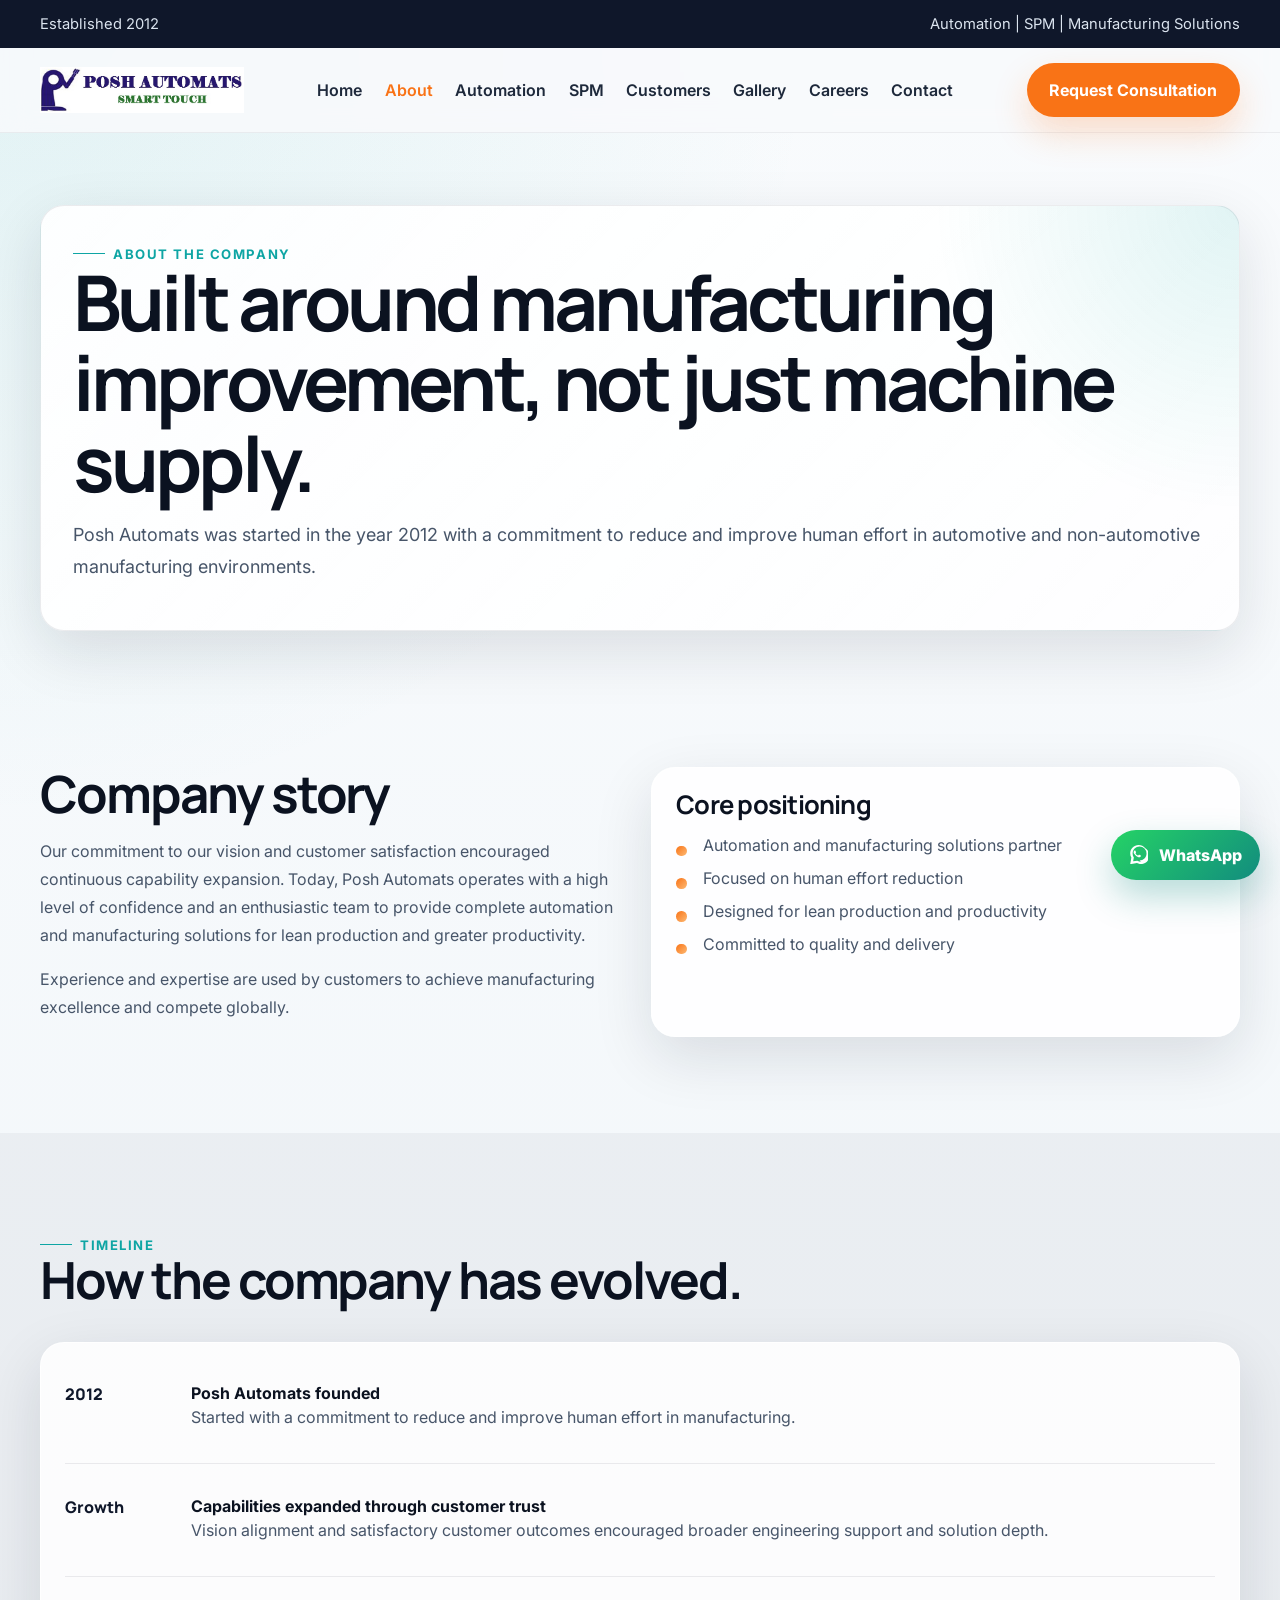
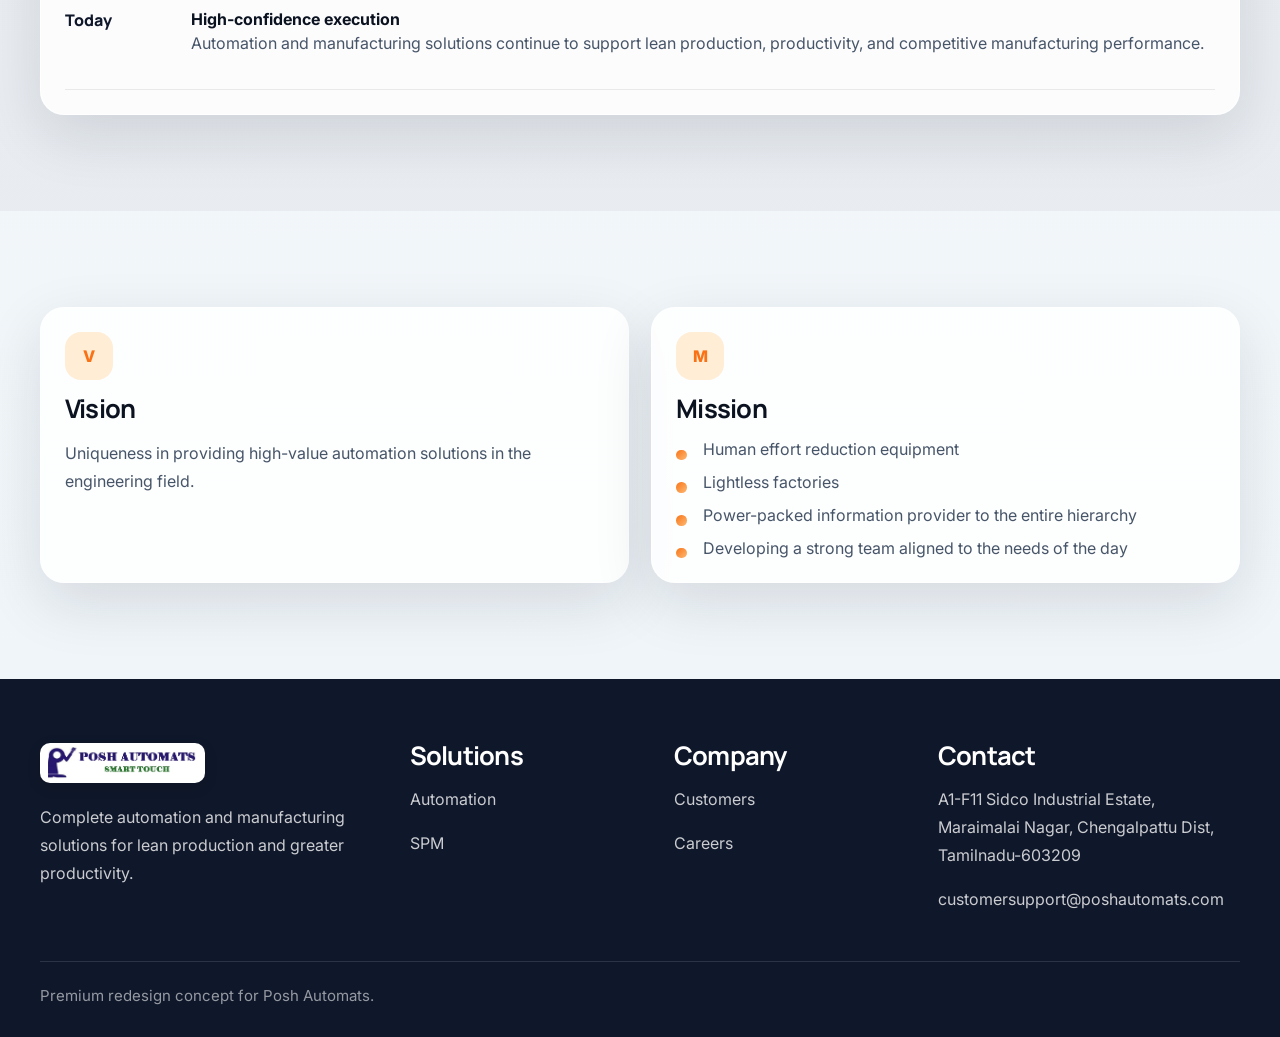
==== 2026-04-19-act-as-a-senior-ui-ux/about.html @ 4b485d80 "first commit" ====
<!DOCTYPE html>
<html lang="en">
<head>
  <meta charset="UTF-8">
  <meta name="viewport" content="width=device-width, initial-scale=1.0">
  <title>About | Posh Automats</title>
  <meta name="description" content="Learn about Posh Automats, its manufacturing automation focus, and its commitment to quality, delivery, and human effort reduction.">
  <link rel="preconnect" href="https://fonts.googleapis.com">
  <link rel="preconnect" href="https://fonts.gstatic.com" crossorigin>
  <link href="https://fonts.googleapis.com/css2?family=Inter:wght@400;500;600;700;800&family=Manrope:wght@600;700;800&display=swap" rel="stylesheet">
  <link rel="stylesheet" href="assets/styles.css">
</head>
<body>
  <a class="skip-link" href="#main-content">Skip to content</a>
  <header class="site-header">
    <div class="topbar">
      <div class="container topbar-inner">
        <span>Established 2012</span>
        <span>Automation | SPM | Manufacturing Solutions</span>
      </div>
    </div>
    <div class="container nav-inner">
      <a class="brand" href="index.html">
        <img class="brand-logo" src="assets/logo-posh-automats.jpg" alt="Posh Automats" width="240" height="70" decoding="async">
      </a>
      <nav class="desktop-nav" aria-label="Primary">
        <a class="nav-link" href="index.html">Home</a>
        <a class="nav-link is-active" aria-current="page" href="about.html">About</a>
        <a class="nav-link" href="automation.html">Automation</a>
        <a class="nav-link" href="spm.html">SPM</a>
        <a class="nav-link" href="customers.html">Customers</a>
        <a class="nav-link" href="gallery.html">Gallery</a>
        <a class="nav-link" href="careers.html">Careers</a>
        <a class="nav-link" href="contact.html">Contact</a>
      </nav>
      <div class="desktop-actions">
        <a class="button button-primary" href="contact.html">Request Consultation</a>
      </div>
      <button class="menu-button" type="button" data-menu-button aria-expanded="false" aria-controls="site-mobile-nav" aria-label="Open menu">☰</button>
    </div>
    <div class="container mobile-nav" id="site-mobile-nav" data-mobile-nav>
      <a class="nav-link" href="index.html">Home</a>
      <a class="nav-link is-active" aria-current="page" href="about.html">About</a>
      <a class="nav-link" href="automation.html">Automation</a>
      <a class="nav-link" href="spm.html">SPM</a>
      <a class="nav-link" href="customers.html">Customers</a>
      <a class="nav-link" href="gallery.html">Gallery</a>
      <a class="nav-link" href="careers.html">Careers</a>
      <a class="nav-link" href="contact.html">Contact</a>
      <a class="button button-primary" href="contact.html">Request Consultation</a>
    </div>
  </header>
<main id="main-content">
<section class="page-hero">
      <div class="container page-hero-box reveal">
        <span class="eyebrow">About The Company</span>
        <h1>Built around manufacturing improvement, not just machine supply.</h1>
        <p class="lead">Posh Automats was started in the year 2012 with a commitment to reduce and improve human effort in automotive and non-automotive manufacturing environments.</p>
      </div>
    </section>

    <section class="section">
      <div class="container two-column">
        <div class="reveal">
          <h2>Company story</h2>
          <p>Our commitment to our vision and customer satisfaction encouraged continuous capability expansion. Today, Posh Automats operates with a high level of confidence and an enthusiastic team to provide complete automation and manufacturing solutions for lean production and greater productivity.</p>
          <p>Experience and expertise are used by customers to achieve manufacturing excellence and compete globally.</p>
        </div>
        <div class="card reveal">
          <h3>Core positioning</h3>
          <ul class="list">
            <li>Automation and manufacturing solutions partner</li>
            <li>Focused on human effort reduction</li>
            <li>Designed for lean production and productivity</li>
            <li>Committed to quality and delivery</li>
          </ul>
        </div>
      </div>
    </section>

    <section class="section muted-panel">
      <div class="container">
        <div class="section-title reveal">
          <span class="eyebrow">Timeline</span>
          <h2>How the company has evolved.</h2>
        </div>
        <div class="card reveal">
          <div class="timeline">
            <div class="timeline-item">
              <div class="timeline-year">2012</div>
              <div><strong>Posh Automats founded</strong><p>Started with a commitment to reduce and improve human effort in manufacturing.</p></div>
            </div>
            <div class="timeline-item">
              <div class="timeline-year">Growth</div>
              <div><strong>Capabilities expanded through customer trust</strong><p>Vision alignment and satisfactory customer outcomes encouraged broader engineering support and solution depth.</p></div>
            </div>
            <div class="timeline-item">
              <div class="timeline-year">Today</div>
              <div><strong>High-confidence execution</strong><p>Automation and manufacturing solutions continue to support lean production, productivity, and competitive manufacturing performance.</p></div>
            </div>
          </div>
        </div>
      </div>
    </section>

    <section class="section">
      <div class="container two-column">
        <article class="card reveal">
          <div class="icon-chip">V</div>
          <h3>Vision</h3>
          <p>Uniqueness in providing high-value automation solutions in the engineering field.</p>
        </article>
        <article class="card reveal">
          <div class="icon-chip">M</div>
          <h3>Mission</h3>
          <ul class="list">
            <li>Human effort reduction equipment</li>
            <li>Lightless factories</li>
            <li>Power-packed information provider to the entire hierarchy</li>
            <li>Developing a strong team aligned to the needs of the day</li>
          </ul>
        </article>
      </div>
    </section>
</main>

  <footer class="site-footer">
    <div class="container footer-grid">
      <div>
        <a class="brand brand--footer" href="index.html">
          <img class="brand-logo brand-logo--dark-bg" src="assets/logo-posh-automats.jpg" alt="Posh Automats" width="220" height="64" loading="lazy" decoding="async">
        </a>
        <p style="margin-top:1rem;">Complete automation and manufacturing solutions for lean production and greater productivity.</p>
      </div>
      <div>
        <h3 style="color:#fff;">Solutions</h3>
        <p><a href="automation.html">Automation</a></p>
        <p><a href="spm.html">SPM</a></p>
      </div>
      <div>
        <h3 style="color:#fff;">Company</h3>
        <p><a href="customers.html">Customers</a></p>
        <p><a href="careers.html">Careers</a></p>
      </div>
      <div>
        <h3 style="color:#fff;">Contact</h3>
        <p>A1-F11 Sidco Industrial Estate, Maraimalai Nagar, Chengalpattu Dist, Tamilnadu-603209</p>
        <p>customersupport@poshautomats.com</p>
      </div>
    </div>
    <div class="container footer-bottom">Premium redesign concept for Posh Automats.</div>
  </footer>

  <script src="assets/app.js"></script>
</body>
</html>
---- 2026-04-19-act-as-a-senior-ui-ux/assets/styles.css ----
:root {
  --bg: #f8fafc;
  --surface: #ffffff;
  --surface-alt: #e2e8f0;
  --text: #0b1220;
  --muted: #475569;
  --primary: #0f172a;
  --secondary: #1e293b;
  --accent: #f97316;
  --accent-soft: #ffedd5;
  --teal: #0ea5a4;
  --border: rgba(15, 23, 42, 0.1);
  --shadow: 0 20px 60px rgba(15, 23, 42, 0.12);
  --radius-lg: 24px;
  --radius-md: 18px;
  --radius-sm: 14px;
  --max-width: 1200px;
  --section-space: clamp(4rem, 8vw, 6rem);
}

* {
  box-sizing: border-box;
}

html {
  scroll-behavior: smooth;
}

body {
  margin: 0;
  font-family: "Inter", "Segoe UI", sans-serif;
  color: var(--text);
  background:
    radial-gradient(circle at top left, rgba(14, 165, 164, 0.1), transparent 28%),
    linear-gradient(180deg, #f9fbfd 0%, #eef4f8 100%);
}

.skip-link {
  position: absolute;
  left: 1rem;
  top: 0.75rem;
  z-index: 100;
  padding: 0.5rem 1rem;
  border-radius: 999px;
  background: var(--primary);
  color: #fff;
  font-weight: 700;
  font-size: 0.9rem;
  transform: translateY(-150%);
  transition: transform 160ms ease;
}

.skip-link:focus {
  transform: translateY(0);
  outline: 3px solid var(--accent);
  outline-offset: 2px;
}

img {
  max-width: 100%;
  display: block;
}

a {
  color: inherit;
  text-decoration: none;
}

button,
input,
textarea,
select {
  font: inherit;
}

.container {
  width: min(calc(100% - 2rem), var(--max-width));
  margin: 0 auto;
}

.section {
  padding: var(--section-space) 0;
}

.section-title {
  max-width: 780px;
  margin-bottom: 2.25rem;
}

.eyebrow {
  display: inline-flex;
  align-items: center;
  gap: 0.5rem;
  font-size: 0.82rem;
  text-transform: uppercase;
  letter-spacing: 0.12em;
  color: var(--teal);
  font-weight: 700;
}

.eyebrow::before {
  content: "";
  width: 2rem;
  height: 1px;
  background: currentColor;
}

h1,
h2,
h3,
h4 {
  font-family: "Manrope", "Segoe UI", sans-serif;
  line-height: 1.05;
  margin: 0 0 1rem;
}

h1 {
  font-size: clamp(2.6rem, 6vw, 5.2rem);
  letter-spacing: -0.05em;
}

h2 {
  font-size: clamp(2rem, 4vw, 3.2rem);
  letter-spacing: -0.04em;
}

h3 {
  font-size: clamp(1.25rem, 2vw, 1.6rem);
  letter-spacing: -0.03em;
}

p {
  margin: 0 0 1rem;
  color: var(--muted);
  line-height: 1.75;
}

.lead {
  font-size: 1.125rem;
}

.site-header {
  position: sticky;
  top: 0;
  z-index: 30;
  backdrop-filter: blur(14px);
  background: rgba(248, 250, 252, 0.86);
  border-bottom: 1px solid rgba(15, 23, 42, 0.06);
  transition: box-shadow 180ms ease, background 180ms ease, transform 180ms ease;
}

.topbar {
  background: var(--primary);
  color: #dbe4ef;
  font-size: 0.92rem;
  transition: padding 180ms ease, opacity 180ms ease, transform 180ms ease;
}

.topbar-inner,
.nav-inner {
  display: flex;
  align-items: center;
  justify-content: space-between;
  gap: 1rem;
  min-height: 3rem;
}

.nav-inner {
  min-height: 5.25rem;
  transition: min-height 180ms ease;
}

.brand {
  display: inline-flex;
  align-items: center;
  gap: 0.9rem;
  font-weight: 800;
  font-family: "Manrope", sans-serif;
  letter-spacing: -0.03em;
}

.brand-logo {
  height: clamp(2.35rem, 5vw, 2.85rem);
  width: auto;
  max-width: min(220px, 52vw);
  display: block;
  object-fit: contain;
}

.brand--footer .brand-logo--dark-bg {
  height: clamp(2rem, 4.5vw, 2.5rem);
  max-width: 200px;
  padding: 0.2rem 0.45rem;
  border-radius: 10px;
  background: #fff;
  box-shadow: 0 4px 14px rgba(0, 0, 0, 0.12);
}

.brand-mark {
  width: 2.8rem;
  height: 2.8rem;
  border-radius: 1rem;
  display: grid;
  place-items: center;
  color: #fff;
  font-weight: 900;
  background:
    linear-gradient(135deg, var(--accent), #fb923c);
  box-shadow: 0 12px 30px rgba(249, 115, 22, 0.24);
}

.desktop-nav,
.desktop-actions {
  display: flex;
  align-items: center;
  gap: 1.4rem;
}

.nav-link {
  color: var(--secondary);
  font-weight: 600;
  transition: color 180ms ease;
}

.nav-link:hover,
.nav-link:focus-visible {
  color: var(--accent);
}

.nav-link.is-active {
  color: var(--accent);
}

.menu-button {
  display: none;
  border: 0;
  background: transparent;
  color: var(--primary);
  font-size: 1.6rem;
}

.button {
  display: inline-flex;
  align-items: center;
  justify-content: center;
  gap: 0.65rem;
  min-height: 3.4rem;
  padding: 0 1.35rem;
  border-radius: 999px;
  border: 1px solid transparent;
  font-weight: 700;
  transition:
    transform 180ms ease,
    box-shadow 180ms ease,
    border-color 180ms ease,
    background 180ms ease,
    color 180ms ease;
}

.button:hover,
.button:focus-visible {
  transform: translateY(-2px);
}

.whatsapp-fab {
  position: fixed;
  right: 1.25rem;
  bottom: 1.25rem;
  z-index: 40;
  display: inline-flex;
  align-items: center;
  gap: 0.65rem;
  padding: 0.95rem 1.15rem;
  border-radius: 999px;
  background: linear-gradient(135deg, #25d366, #128c7e);
  color: #fff;
  font-weight: 800;
  box-shadow: 0 16px 36px rgba(18, 140, 126, 0.3);
  transition:
    transform 180ms ease,
    box-shadow 180ms ease,
    filter 180ms ease;
}

.whatsapp-fab svg {
  width: 1.2rem;
  height: 1.2rem;
  flex: none;
}

.whatsapp-fab:hover,
.whatsapp-fab:focus-visible {
  transform: translateY(-2px);
  box-shadow: 0 20px 44px rgba(18, 140, 126, 0.38);
  filter: saturate(1.05);
}

.button:disabled {
  opacity: 0.72;
  cursor: not-allowed;
  transform: none;
  box-shadow: none;
}

.button-primary {
  background: var(--accent);
  color: #fff;
  box-shadow: 0 16px 35px rgba(249, 115, 22, 0.22);
}

.button-secondary {
  border-color: var(--border);
  color: var(--primary);
  background: rgba(255, 255, 255, 0.8);
}

.button-dark {
  background: var(--primary);
  color: #fff;
}

@media (max-width: 640px) {
  .whatsapp-fab {
    right: 1rem;
    bottom: 1rem;
    padding: 0.85rem 1rem;
  }

  .whatsapp-fab span {
    font-size: 0.95rem;
  }
}

.mobile-nav {
  display: none;
  padding: 0 0 1.25rem;
}

.mobile-nav.open {
  display: grid;
  gap: 0.85rem;
  padding-bottom: 1rem;
}

.mobile-nav .nav-link,
.mobile-nav .button {
  padding: 0.95rem 1rem;
  border-radius: 16px;
  background: rgba(15, 23, 42, 0.04);
}

.mobile-nav .button {
  background: var(--accent);
  color: #fff;
}

.hero {
  position: relative;
  overflow: hidden;
  padding: clamp(4.5rem, 8vw, 7rem) 0 3rem;
}

.hero::after {
  content: "";
  position: absolute;
  inset: auto -10% -18% auto;
  width: 38rem;
  height: 38rem;
  border-radius: 50%;
  background: radial-gradient(circle, rgba(249, 115, 22, 0.12), transparent 65%);
  pointer-events: none;
}

.hero-grid {
  display: grid;
  grid-template-columns: 1.1fr 0.9fr;
  gap: 2rem;
  align-items: center;
}

.hero-panel,
.visual-card,
.card,
.stat-card,
.quote-card,
.form-card,
.logo-card,
.gallery-card {
  background: rgba(255, 255, 255, 0.84);
  border: 1px solid rgba(255, 255, 255, 0.8);
  box-shadow: var(--shadow);
  border-radius: var(--radius-lg);
}

.hero-panel {
  padding: 2rem;
}

.hero-actions {
  display: flex;
  gap: 1rem;
  flex-wrap: wrap;
  margin-top: 1.75rem;
}

.hero-points {
  display: grid;
  grid-template-columns: repeat(2, minmax(0, 1fr));
  gap: 1rem;
  margin-top: 2rem;
}

.hero-point {
  padding: 1rem 1.1rem;
  border-radius: var(--radius-md);
  background: rgba(15, 23, 42, 0.04);
  border: 1px solid rgba(15, 23, 42, 0.06);
}

.visual-card {
  padding: 1.4rem;
  position: relative;
}

.visual-frame {
  min-height: 31rem;
  border-radius: calc(var(--radius-lg) - 8px);
  background:
    linear-gradient(180deg, rgba(15, 23, 42, 0.18), rgba(15, 23, 42, 0.66)),
    linear-gradient(135deg, #164e63 0%, #1e293b 52%, #0f172a 100%);
  padding: 1.4rem;
  display: flex;
  flex-direction: column;
  justify-content: space-between;
  color: #fff;
}

.visual-badge {
  align-self: flex-start;
  padding: 0.55rem 0.9rem;
  border-radius: 999px;
  background: rgba(255, 255, 255, 0.14);
  border: 1px solid rgba(255, 255, 255, 0.18);
  font-size: 0.86rem;
}

.visual-metrics {
  display: grid;
  grid-template-columns: repeat(2, minmax(0, 1fr));
  gap: 1rem;
}

.metric-tile {
  padding: 1rem;
  border-radius: var(--radius-md);
  background: rgba(255, 255, 255, 0.09);
}

.stats-grid,
.card-grid,
.logo-grid,
.gallery-grid,
.footer-grid,
.two-column,
.contact-grid {
  display: grid;
  gap: 1.4rem;
}

.stats-grid {
  grid-template-columns: repeat(4, minmax(0, 1fr));
}

.card-grid.three {
  grid-template-columns: repeat(3, minmax(0, 1fr));
}

.card-grid.two,
.two-column,
.contact-grid {
  grid-template-columns: repeat(2, minmax(0, 1fr));
}

.logo-grid {
  grid-template-columns: repeat(4, minmax(0, 1fr));
}

.gallery-grid {
  grid-template-columns: repeat(3, minmax(0, 1fr));
}

.gallery-card {
  position: relative;
  overflow: hidden;
  min-height: 19rem;
  padding: 0;
  display: flex;
  align-items: flex-end;
  width: 100%;
  color: #fff;
  border: 0;
  cursor: pointer;
  text-align: left;
  appearance: none;
  background:
    linear-gradient(180deg, rgba(10, 18, 32, 0.14) 0%, rgba(10, 18, 32, 0.8) 100%),
    var(--gallery-image, url("logo-posh-automats.jpg")) center/cover no-repeat;
}

.gallery-card:focus-visible {
  outline: 3px solid rgba(249, 115, 22, 0.95);
  outline-offset: 4px;
}

.gallery-card::before {
  content: "";
  position: absolute;
  inset: 0;
  background:
    linear-gradient(135deg, rgba(14, 165, 164, 0.2), transparent 42%),
    linear-gradient(315deg, rgba(249, 115, 22, 0.28), transparent 46%);
}

.gallery-card-content {
  position: relative;
  z-index: 1;
  width: 100%;
  padding: 1.5rem;
}

.gallery-card-content p,
.gallery-card-content h3 {
  color: #fff;
}

.gallery-card-content p {
  margin-bottom: 0;
  color: rgba(255, 255, 255, 0.84);
}

.gallery-chip {
  display: inline-flex;
  align-items: center;
  padding: 0.45rem 0.8rem;
  margin-bottom: 0.95rem;
  border-radius: 999px;
  background: rgba(255, 255, 255, 0.16);
  border: 1px solid rgba(255, 255, 255, 0.22);
  color: #fff;
  font-size: 0.82rem;
  font-weight: 700;
  letter-spacing: 0.08em;
  text-transform: uppercase;
}

.gallery-card--automation {
  --gallery-image:
    linear-gradient(135deg, rgba(22, 78, 99, 0.38), rgba(12, 18, 36, 0.1)),
    url("logo-posh-automats.jpg");
}

.gallery-card--spm {
  --gallery-image:
    linear-gradient(135deg, rgba(120, 53, 15, 0.32), rgba(10, 18, 32, 0.08)),
    url("logo-posh-automats.jpg");
}

.gallery-card--integration {
  --gallery-image:
    linear-gradient(135deg, rgba(15, 118, 110, 0.3), rgba(30, 41, 59, 0.08)),
    url("logo-posh-automats.jpg");
}

.gallery-card--vision {
  --gallery-image:
    linear-gradient(135deg, rgba(30, 64, 175, 0.28), rgba(15, 23, 42, 0.08)),
    url("logo-posh-automats.jpg");
}

.gallery-card--testing {
  --gallery-image:
    linear-gradient(135deg, rgba(127, 29, 29, 0.26), rgba(15, 23, 42, 0.08)),
    url("logo-posh-automats.jpg");
}

.gallery-card--video {
  --gallery-image:
    linear-gradient(135deg, rgba(91, 33, 182, 0.24), rgba(15, 23, 42, 0.08)),
    url("logo-posh-automats.jpg");
}

.gallery-modal {
  position: fixed;
  inset: 0;
  z-index: 50;
  display: grid;
  place-items: center;
  padding: 1.25rem;
}

.gallery-modal[hidden] {
  display: none;
}

.gallery-modal-backdrop {
  position: absolute;
  inset: 0;
  background: rgba(2, 6, 23, 0.82);
  backdrop-filter: blur(10px);
}

.gallery-modal-dialog {
  position: relative;
  z-index: 1;
  width: min(100%, 1100px);
  max-height: calc(100vh - 2.5rem);
  overflow: auto;
  padding: 1rem;
  border-radius: 28px;
  background: rgba(15, 23, 42, 0.96);
  box-shadow: 0 28px 70px rgba(0, 0, 0, 0.45);
}

.gallery-modal-close {
  position: absolute;
  top: 1rem;
  right: 1rem;
  z-index: 2;
  width: 3rem;
  height: 3rem;
  border: 0;
  border-radius: 999px;
  background: rgba(255, 255, 255, 0.12);
  color: #fff;
  font-size: 1.7rem;
  cursor: pointer;
}

.gallery-modal-media {
  min-height: min(68vh, 46rem);
  display: grid;
  place-items: center;
  gap: 1rem;
  border-radius: 22px;
  overflow: hidden;
  background:
    radial-gradient(circle at top right, rgba(249, 115, 22, 0.18), transparent 28%),
    #020617;
}

.gallery-modal-media img,
.gallery-modal-media video {
  display: block;
  max-width: 100%;
  max-height: min(68vh, 46rem);
  width: auto;
  height: auto;
}

.gallery-modal-caption {
  padding: 1.15rem 0 0.25rem;
}

.gallery-modal-caption h2 {
  color: #fff;
  margin-bottom: 0.6rem;
}

.gallery-modal-caption p {
  margin-bottom: 0;
  color: rgba(255, 255, 255, 0.76);
}

.gallery-modal-note {
  padding: 0 1.25rem 2rem;
  text-align: center;
  color: rgba(255, 255, 255, 0.82);
}

.footer-grid {
  grid-template-columns: 1.15fr 0.8fr 0.8fr 1fr;
}

.card,
.stat-card,
.quote-card,
.form-card,
.logo-card {
  padding: 1.5rem;
}

.card:hover,
.logo-card:hover,
.gallery-card:hover {
  transform: translateY(-4px);
  transition: transform 180ms ease;
}

.icon-chip {
  width: 3rem;
  height: 3rem;
  display: grid;
  place-items: center;
  border-radius: 1rem;
  background: var(--accent-soft);
  color: var(--accent);
  font-weight: 800;
  margin-bottom: 1rem;
}

.list {
  display: grid;
  gap: 0.8rem;
  padding: 0;
  margin: 1rem 0 0;
  list-style: none;
}

.list li {
  position: relative;
  padding-left: 1.65rem;
  color: var(--muted);
}

.list li::before {
  content: "";
  position: absolute;
  left: 0;
  top: 0.65rem;
  width: 0.65rem;
  height: 0.65rem;
  border-radius: 50%;
  background: linear-gradient(135deg, var(--accent), #fdba74);
}

.cta-band {
  background: linear-gradient(135deg, var(--primary), #172554);
  color: #fff;
}

.cta-band p,
.site-footer p,
.site-footer a,
.site-footer li {
  color: rgba(255, 255, 255, 0.78);
}

.cta-box {
  padding: clamp(2rem, 4vw, 3rem);
  border-radius: var(--radius-lg);
  background:
    radial-gradient(circle at top right, rgba(249, 115, 22, 0.24), transparent 25%),
    rgba(255, 255, 255, 0.06);
  border: 1px solid rgba(255, 255, 255, 0.12);
}

.site-footer {
  background: var(--primary);
  padding: 4rem 0 2rem;
}

.footer-bottom {
  margin-top: 2rem;
  padding-top: 1.5rem;
  border-top: 1px solid rgba(255, 255, 255, 0.12);
  color: rgba(255, 255, 255, 0.56);
  font-size: 0.94rem;
}

.page-hero {
  padding: 4.5rem 0 2.5rem;
}

.page-hero-box {
  padding: 2rem;
  border-radius: var(--radius-lg);
  background:
    radial-gradient(circle at top right, rgba(14, 165, 164, 0.12), transparent 24%),
    linear-gradient(135deg, rgba(255, 255, 255, 0.92), rgba(255, 255, 255, 0.82));
  border: 1px solid rgba(15, 23, 42, 0.08);
  box-shadow: var(--shadow);
}

.tag-row {
  display: flex;
  flex-wrap: wrap;
  gap: 0.7rem;
  margin-top: 1rem;
}

.tag {
  padding: 0.6rem 0.9rem;
  border-radius: 999px;
  background: rgba(15, 23, 42, 0.05);
  color: var(--secondary);
  font-weight: 600;
  font-size: 0.94rem;
}

.quote-card {
  position: relative;
}

.quote-card::before {
  content: "“";
  position: absolute;
  right: 1rem;
  top: 0.4rem;
  font-size: 4rem;
  color: rgba(15, 23, 42, 0.08);
  font-family: Georgia, serif;
}

.timeline {
  display: grid;
  gap: 1rem;
}

.timeline-item {
  display: grid;
  grid-template-columns: 110px 1fr;
  gap: 1rem;
  padding: 1rem 0;
  border-bottom: 1px solid rgba(15, 23, 42, 0.08);
}

.timeline-year {
  font-family: "Manrope", sans-serif;
  font-weight: 800;
  color: var(--primary);
}

.form-hint {
  margin: 0 0 1rem;
  font-size: 0.94rem;
  color: var(--muted);
  line-height: 1.6;
}

.form-grid {
  display: grid;
  gap: 1rem;
}

.field label {
  display: block;
  margin-bottom: 0.45rem;
  font-weight: 700;
  color: var(--primary);
}

.field input,
.field textarea,
.field select {
  width: 100%;
  border-radius: 16px;
  border: 1px solid rgba(15, 23, 42, 0.12);
  background: #fff;
  color: var(--text);
  padding: 0.95rem 1rem;
  outline: none;
  transition: border-color 180ms ease, box-shadow 180ms ease;
}

.field input:focus,
.field textarea:focus,
.field select:focus {
  border-color: rgba(249, 115, 22, 0.7);
  box-shadow: 0 0 0 4px rgba(249, 115, 22, 0.12);
}

.field textarea {
  min-height: 11rem;
  resize: vertical;
}

.kpi {
  font-family: "Manrope", sans-serif;
  font-size: clamp(2rem, 5vw, 3rem);
  color: var(--primary);
  font-weight: 800;
  margin-bottom: 0.35rem;
}

.muted-panel {
  background: rgba(15, 23, 42, 0.04);
}

.center {
  text-align: center;
}

.reveal {
  opacity: 0;
  transform: translateY(20px);
  transition: opacity 500ms ease, transform 500ms ease;
}

.reveal.is-visible {
  opacity: 1;
  transform: translateY(0);
}

@media (max-width: 980px) {
  .desktop-nav,
  .desktop-actions {
    display: none;
  }

  .menu-button {
    display: inline-flex;
    align-items: center;
    justify-content: center;
    width: 3rem;
    height: 3rem;
    border-radius: 999px;
    background: rgba(15, 23, 42, 0.04);
  }

  .topbar-inner {
    flex-wrap: wrap;
    justify-content: flex-start;
  }

  .hero-grid,
  .card-grid.three,
  .card-grid.two,
  .two-column,
  .contact-grid,
  .footer-grid {
    grid-template-columns: 1fr;
  }

  .hero {
    padding-top: 3.5rem;
  }

  .hero-panel {
    padding: 1.6rem;
  }

  .visual-frame {
    min-height: 24rem;
  }

  .stats-grid {
    grid-template-columns: repeat(2, minmax(0, 1fr));
  }

  .logo-grid {
    grid-template-columns: repeat(3, minmax(0, 1fr));
  }

  .gallery-grid {
    grid-template-columns: repeat(2, minmax(0, 1fr));
  }
}

@media (max-width: 640px) {
  .container {
    width: min(calc(100% - 1rem), var(--max-width));
  }

  .site-header {
    position: sticky;
    top: 0;
  }

  .topbar-inner {
    flex-direction: column;
    align-items: flex-start;
    padding: 0.75rem 0;
    gap: 0.4rem;
  }

  .nav-inner {
    min-height: 4.5rem;
  }

  .brand-logo {
    max-width: 48vw;
  }

  h1 {
    font-size: clamp(2rem, 11vw, 3rem);
  }

  h2 {
    font-size: clamp(1.6rem, 8vw, 2.2rem);
  }

  h3 {
    font-size: clamp(1.15rem, 6vw, 1.45rem);
  }

  .lead {
    font-size: 1rem;
  }

  .button {
    width: 100%;
    min-height: 3.25rem;
  }

  .hero-actions,
  .admin-form-actions,
  .admin-list-actions,
  .admin-inline-controls {
    flex-direction: column;
  }

  .hero-actions .button,
  .admin-form-actions .button,
  .admin-list-actions .button,
  .admin-inline-controls .button,
  .admin-sidebar-actions .button {
    width: 100%;
  }

  .hero-points,
  .visual-metrics,
  .stats-grid,
  .logo-grid,
  .gallery-grid {
    grid-template-columns: 1fr;
  }

  .hero-panel,
  .visual-card,
  .page-hero-box,
  .cta-box,
  .card,
  .form-card,
  .quote-card,
  .logo-card,
  .admin-auth-card,
  .admin-sidebar,
  .admin-topbar,
  .admin-panel,
  .admin-metric-card {
    padding: 1rem;
    border-radius: 20px;
  }

  .hero-panel p,
  .card p,
  .quote-card p,
  .form-card p,
  .admin-panel p,
  .admin-topbar p {
    font-size: 0.96rem;
    line-height: 1.65;
  }

  .hero-actions {
    gap: 0.75rem;
  }

  .hero-point,
  .metric-tile,
  .admin-preview-card,
  .admin-summary-card,
  .health-item {
    padding: 0.9rem;
  }

  .admin-shell {
    width: min(calc(100% - 0.75rem), 1440px);
    gap: 0.85rem;
  }

  .admin-grid,
  .admin-grid.two,
  .admin-metrics {
    gap: 0.8rem;
  }

  .admin-nav {
    gap: 0.45rem;
  }

  .admin-auth-shell {
    padding: 0.75rem;
  }

  .admin-sidebar {
    position: static;
  }

  .admin-topbar-actions {
    gap: 0.75rem;
  }

  .admin-auth-card {
    padding: 1.1rem;
  }

  .admin-sync-card {
    min-width: 0;
    width: 100%;
  }

  .admin-nav a {
    padding: 0.8rem 0.9rem;
  }

  .admin-table {
    min-width: 560px;
  }

  .gallery-card {
    padding: 0;
    min-height: 16rem;
  }

  .gallery-modal {
    padding: 0.75rem;
  }

  .gallery-modal-dialog {
    padding: 0.75rem;
    border-radius: 22px;
  }

  .timeline-item {
    grid-template-columns: 1fr;
  }

  .admin-table th,
  .admin-table td {
    padding: 0.7rem 0.55rem;
  }

  .admin-list-card,
  .admin-activity-item {
    padding: 0.9rem;
  }

  .admin-panel-heading {
    flex-direction: column;
    align-items: flex-start;
  }
}

.admin-body {
  min-height: 100vh;
  background:
    radial-gradient(circle at top left, rgba(249, 115, 22, 0.12), transparent 24%),
    radial-gradient(circle at bottom right, rgba(14, 165, 164, 0.12), transparent 28%),
    linear-gradient(180deg, #eef4f8 0%, #e2e8f0 100%);
}

.admin-auth-shell {
  min-height: 100vh;
  display: grid;
  place-items: center;
  padding: 1rem;
}

.admin-auth-card {
  width: min(100%, 520px);
  padding: 1.6rem;
  border-radius: 28px;
  background: rgba(255, 255, 255, 0.92);
  border: 1px solid rgba(255, 255, 255, 0.76);
  box-shadow: var(--shadow);
}

.admin-inline-message {
  margin-top: 1rem;
  margin-bottom: 0;
  min-height: 1.5rem;
}

.admin-shell {
  width: min(calc(100% - 2rem), 1440px);
  margin: 0 auto;
  padding: 1.25rem 0;
  display: grid;
  grid-template-columns: 300px minmax(0, 1fr);
  gap: 1.25rem;
  align-items: start;
}

.admin-shell.is-highlighted .admin-topbar,
.admin-shell.is-highlighted .admin-panel,
.admin-shell.is-highlighted .admin-sidebar {
  box-shadow: 0 0 0 3px rgba(249, 115, 22, 0.12), var(--shadow);
  transition: box-shadow 220ms ease;
}

.admin-sidebar,
.admin-topbar,
.admin-panel,
.admin-metric-card {
  background: rgba(255, 255, 255, 0.88);
  border: 1px solid rgba(255, 255, 255, 0.76);
  box-shadow: var(--shadow);
  border-radius: 28px;
}

.admin-sidebar {
  position: sticky;
  top: 1rem;
  padding: 1.4rem;
}

.admin-brand {
  display: inline-flex;
  margin-bottom: 1.2rem;
}

.admin-sidebar-copy h1 {
  font-size: clamp(2rem, 4vw, 2.7rem);
  margin-bottom: 0.85rem;
}

.admin-sidebar-copy p {
  margin-bottom: 1.2rem;
}

.admin-schema-banner {
  padding: 0.95rem 1rem;
  border-radius: 18px;
  border: 1px solid rgba(15, 23, 42, 0.08);
  background: rgba(15, 23, 42, 0.05);
  color: var(--secondary);
  font-weight: 700;
}

.admin-schema-banner[data-tone="success"] {
  background: rgba(34, 197, 94, 0.12);
  color: #15803d;
  border-color: rgba(34, 197, 94, 0.22);
}

.admin-schema-banner[data-tone="warning"] {
  background: rgba(245, 158, 11, 0.14);
  color: #b45309;
  border-color: rgba(245, 158, 11, 0.24);
}

.admin-schema-banner[data-tone="error"] {
  background: rgba(239, 68, 68, 0.12);
  color: #b91c1c;
  border-color: rgba(239, 68, 68, 0.22);
}

.admin-nav {
  display: grid;
  gap: 0.55rem;
  margin: 1.25rem 0;
}

.admin-nav a {
  padding: 0.9rem 1rem;
  border-radius: 18px;
  font-weight: 700;
  color: var(--secondary);
  background: rgba(15, 23, 42, 0.04);
  border: 1px solid rgba(15, 23, 42, 0.05);
}

.admin-nav a:hover,
.admin-nav a:focus-visible {
  color: var(--accent);
  background: rgba(249, 115, 22, 0.09);
}

.admin-sidebar-actions {
  display: grid;
  gap: 0.8rem;
}

.admin-main {
  display: grid;
  gap: 1.25rem;
}

.admin-topbar {
  padding: 1.4rem;
  display: flex;
  justify-content: space-between;
  gap: 1rem;
}

.admin-topbar-actions {
  display: flex;
  gap: 1rem;
  flex-wrap: wrap;
}

.admin-topbar h2 {
  margin-bottom: 0.6rem;
}

.admin-sync-card {
  min-width: 240px;
  padding: 1rem 1.1rem;
  border-radius: 22px;
  background: linear-gradient(135deg, rgba(15, 23, 42, 0.95), rgba(30, 41, 59, 0.92));
  color: #fff;
}

.admin-sync-card p {
  margin-top: 0.5rem;
  margin-bottom: 0;
  color: rgba(255, 255, 255, 0.76);
}

.admin-sync-card--light {
  background: rgba(15, 23, 42, 0.06);
  color: var(--primary);
}

.admin-sync-card--light p {
  color: var(--muted);
}

.admin-section {
  display: grid;
  gap: 1rem;
}

.admin-section-heading {
  display: flex;
  align-items: end;
  justify-content: space-between;
  gap: 1rem;
}

.admin-grid {
  display: grid;
  gap: 1rem;
}

.admin-grid.two {
  grid-template-columns: repeat(2, minmax(0, 1fr));
}

.admin-panel {
  padding: 1.35rem;
}

.admin-panel-heading {
  display: flex;
  align-items: start;
  justify-content: space-between;
  gap: 1rem;
  margin-bottom: 1rem;
}

.admin-panel-heading h3,
.admin-panel-heading h4 {
  margin-bottom: 0;
}

.admin-metrics {
  display: grid;
  grid-template-columns: repeat(4, minmax(0, 1fr));
  gap: 1rem;
}

.admin-metric-card {
  padding: 1.25rem;
}

.admin-metric-card strong {
  display: block;
  margin-bottom: 0.45rem;
  font-family: "Manrope", "Segoe UI", sans-serif;
  font-size: clamp(1.9rem, 3vw, 2.5rem);
  color: var(--primary);
}

.admin-metric-card span {
  display: block;
  font-weight: 800;
  color: var(--secondary);
}

.admin-metric-card p {
  margin: 0.45rem 0 0;
}

.admin-badge {
  display: inline-flex;
  align-items: center;
  justify-content: center;
  min-height: 2rem;
  padding: 0.35rem 0.75rem;
  border-radius: 999px;
  font-size: 0.8rem;
  font-weight: 800;
  text-transform: uppercase;
  letter-spacing: 0.06em;
}

.admin-badge.accent {
  background: rgba(249, 115, 22, 0.12);
  color: var(--accent);
}

.admin-badge.neutral {
  background: rgba(15, 23, 42, 0.08);
  color: var(--secondary);
}

.admin-badge.new,
.admin-badge.scheduled {
  background: rgba(14, 165, 164, 0.12);
  color: #0f766e;
}

.admin-badge.qualified,
.admin-badge.completed {
  background: rgba(34, 197, 94, 0.12);
  color: #15803d;
}

.admin-badge.follow-up,
.admin-badge.rescheduled {
  background: rgba(245, 158, 11, 0.16);
  color: #b45309;
}

.admin-badge.closed,
.admin-badge.cancelled {
  background: rgba(15, 23, 42, 0.12);
  color: var(--primary);
}

.admin-stack {
  display: grid;
  gap: 0.9rem;
}

.admin-preview-card,
.admin-summary-card {
  padding: 1rem 1.05rem;
  border-radius: 22px;
  background: rgba(15, 23, 42, 0.04);
  border: 1px solid rgba(15, 23, 42, 0.06);
}

.admin-preview-card strong,
.admin-summary-card strong {
  display: block;
  margin-bottom: 0.35rem;
  color: var(--primary);
}

.admin-preview-card small,
.admin-summary-card p {
  display: block;
  color: var(--muted);
  line-height: 1.65;
}

.admin-list {
  display: grid;
  gap: 0.9rem;
}

.admin-list.compact {
  margin-top: 1rem;
}

.admin-list-card {
  display: flex;
  align-items: start;
  justify-content: space-between;
  gap: 1rem;
  padding: 1rem;
  border-radius: 22px;
  background: rgba(15, 23, 42, 0.04);
  border: 1px solid rgba(15, 23, 42, 0.06);
}

.admin-list-content {
  min-width: 0;
}

.admin-list-content p,
.admin-list-content small {
  display: block;
}

.admin-list-actions,
.admin-inline-controls,
.admin-form-actions {
  display: flex;
  gap: 0.7rem;
  flex-wrap: wrap;
}

.admin-activity-item {
  display: flex;
  justify-content: space-between;
  gap: 1rem;
  padding: 1rem 0;
  border-bottom: 1px solid rgba(15, 23, 42, 0.08);
}

.admin-activity-item:last-child {
  border-bottom: 0;
  padding-bottom: 0;
}

.admin-activity-meta {
  display: grid;
  justify-items: end;
  gap: 0.5rem;
}

.admin-empty,
.admin-empty-cell {
  padding: 1rem 0;
  color: var(--muted);
}

.health-page {
  min-height: 100vh;
  display: grid;
  place-items: center;
  padding: 1.25rem;
}

.health-card {
  width: min(100%, 760px);
  padding: 1.6rem;
  border-radius: 28px;
  background: rgba(255, 255, 255, 0.9);
  border: 1px solid rgba(255, 255, 255, 0.76);
  box-shadow: var(--shadow);
}

.health-grid {
  display: grid;
  gap: 0.85rem;
  margin-top: 1.25rem;
}

.health-item {
  padding: 1rem 1.05rem;
  border-radius: 18px;
  background: rgba(15, 23, 42, 0.04);
  border: 1px solid rgba(15, 23, 42, 0.06);
}

.health-item strong {
  display: block;
  margin-bottom: 0.35rem;
  color: var(--primary);
}

.health-item p {
  margin-bottom: 0;
}

.admin-empty-cell {
  text-align: center;
}

.admin-table-wrap {
  overflow-x: auto;
}

.admin-table {
  width: 100%;
  border-collapse: collapse;
}

.admin-table th,
.admin-table td {
  padding: 0.9rem 0.8rem;
  border-bottom: 1px solid rgba(15, 23, 42, 0.08);
  text-align: left;
  vertical-align: top;
}

.admin-table th {
  color: var(--secondary);
  font-size: 0.84rem;
  text-transform: uppercase;
  letter-spacing: 0.08em;
}

.admin-table-sub {
  margin-top: 0.35rem;
  color: var(--muted);
  font-size: 0.92rem;
}

.admin-table select,
.admin-inline-controls select {
  min-height: 3rem;
  padding: 0 0.9rem;
  border-radius: 14px;
  border: 1px solid rgba(15, 23, 42, 0.12);
  background: #fff;
}

.admin-bar-row {
  display: grid;
  gap: 0.45rem;
}

.admin-bar-label {
  display: flex;
  justify-content: space-between;
  gap: 1rem;
}

.admin-bar-track {
  width: 100%;
  height: 0.8rem;
  border-radius: 999px;
  background: rgba(15, 23, 42, 0.08);
  overflow: hidden;
}

.admin-bar-fill {
  height: 100%;
  border-radius: inherit;
  background: linear-gradient(135deg, var(--accent), #fb923c);
}

@media (max-width: 1180px) {
  .admin-shell {
    grid-template-columns: 1fr;
  }

  .admin-sidebar {
    position: static;
  }

  .admin-metrics {
    grid-template-columns: repeat(2, minmax(0, 1fr));
  }
}

@media (max-width: 860px) {
  .admin-grid.two,
  .admin-topbar {
    grid-template-columns: 1fr;
    display: grid;
  }

  .admin-list-card,
  .admin-activity-item {
    grid-template-columns: 1fr;
    display: grid;
  }
}

@media (max-width: 640px) {
  .admin-shell {
    width: min(calc(100% - 1rem), 1440px);
    padding: 0.5rem 0;
  }

  .admin-sidebar,
  .admin-topbar,
  .admin-panel,
  .admin-metric-card {
    border-radius: 22px;
  }

  .admin-metrics {
    grid-template-columns: 1fr;
  }
}
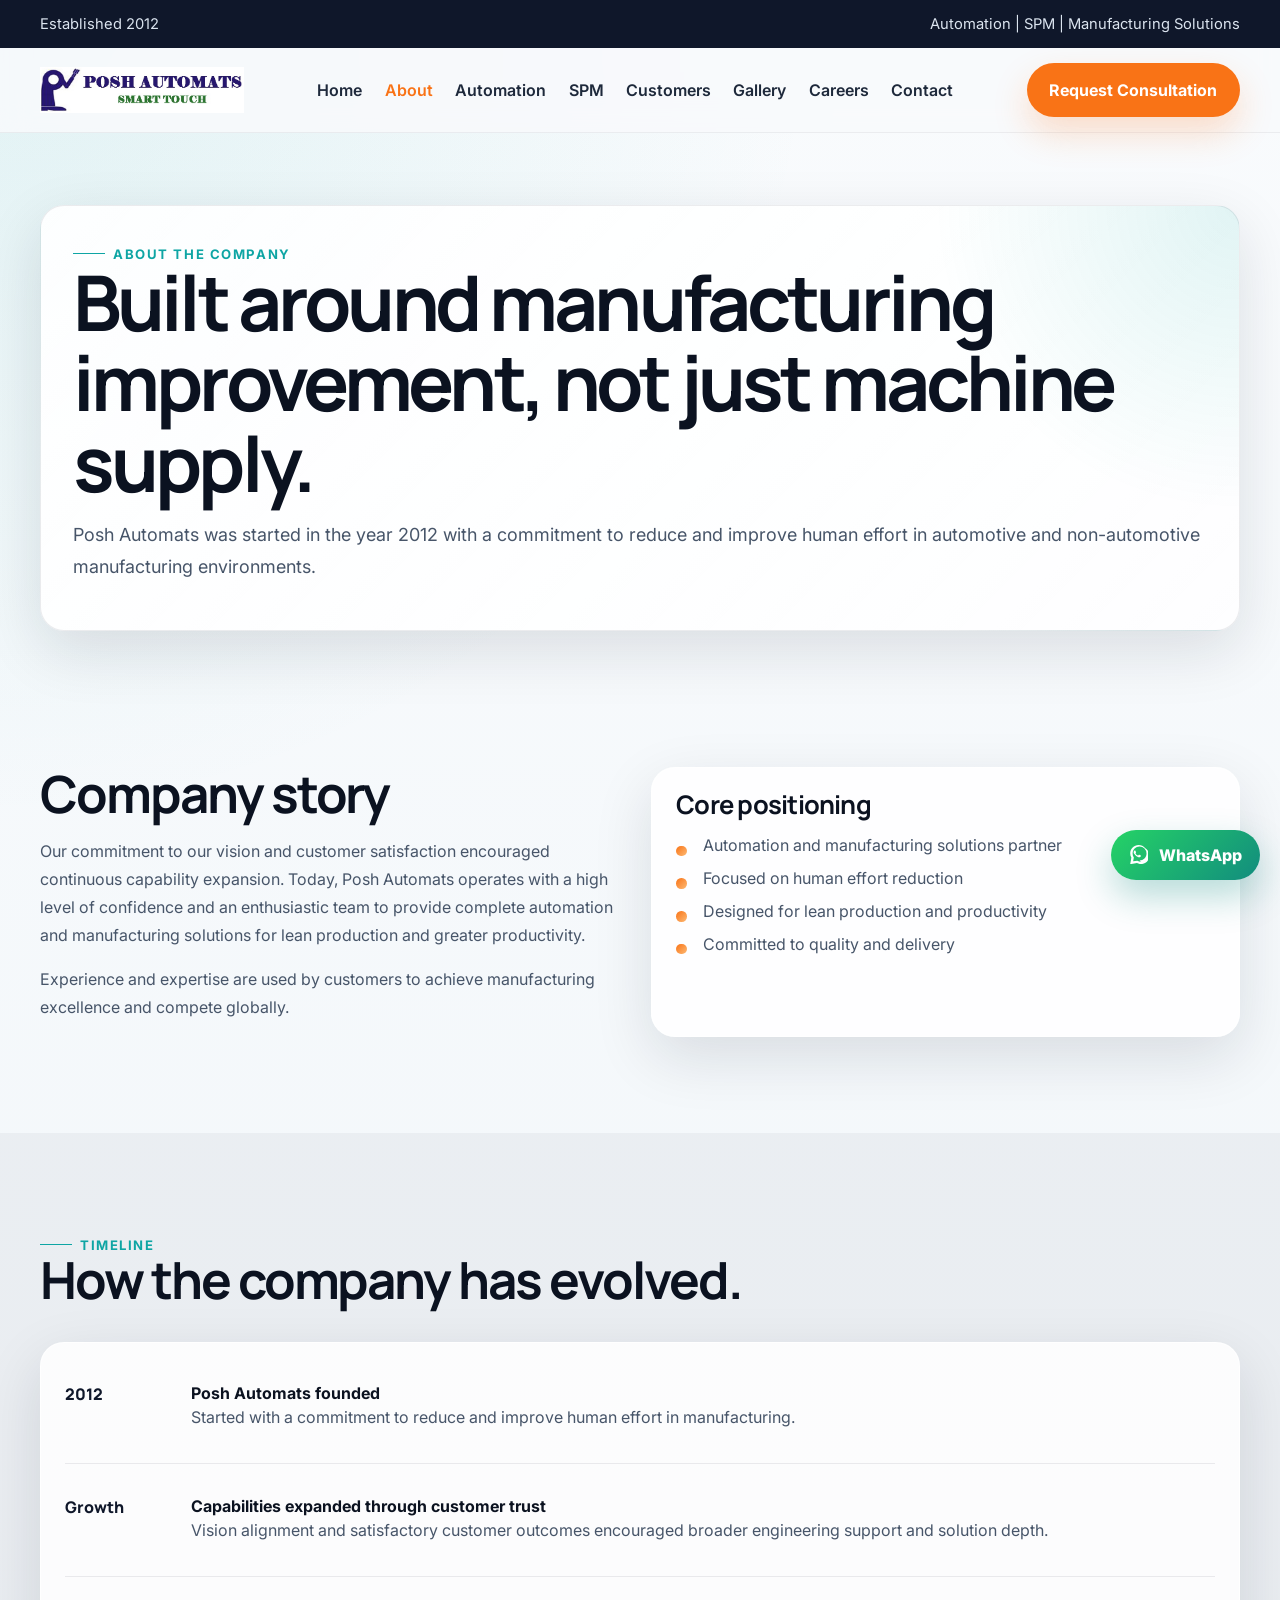
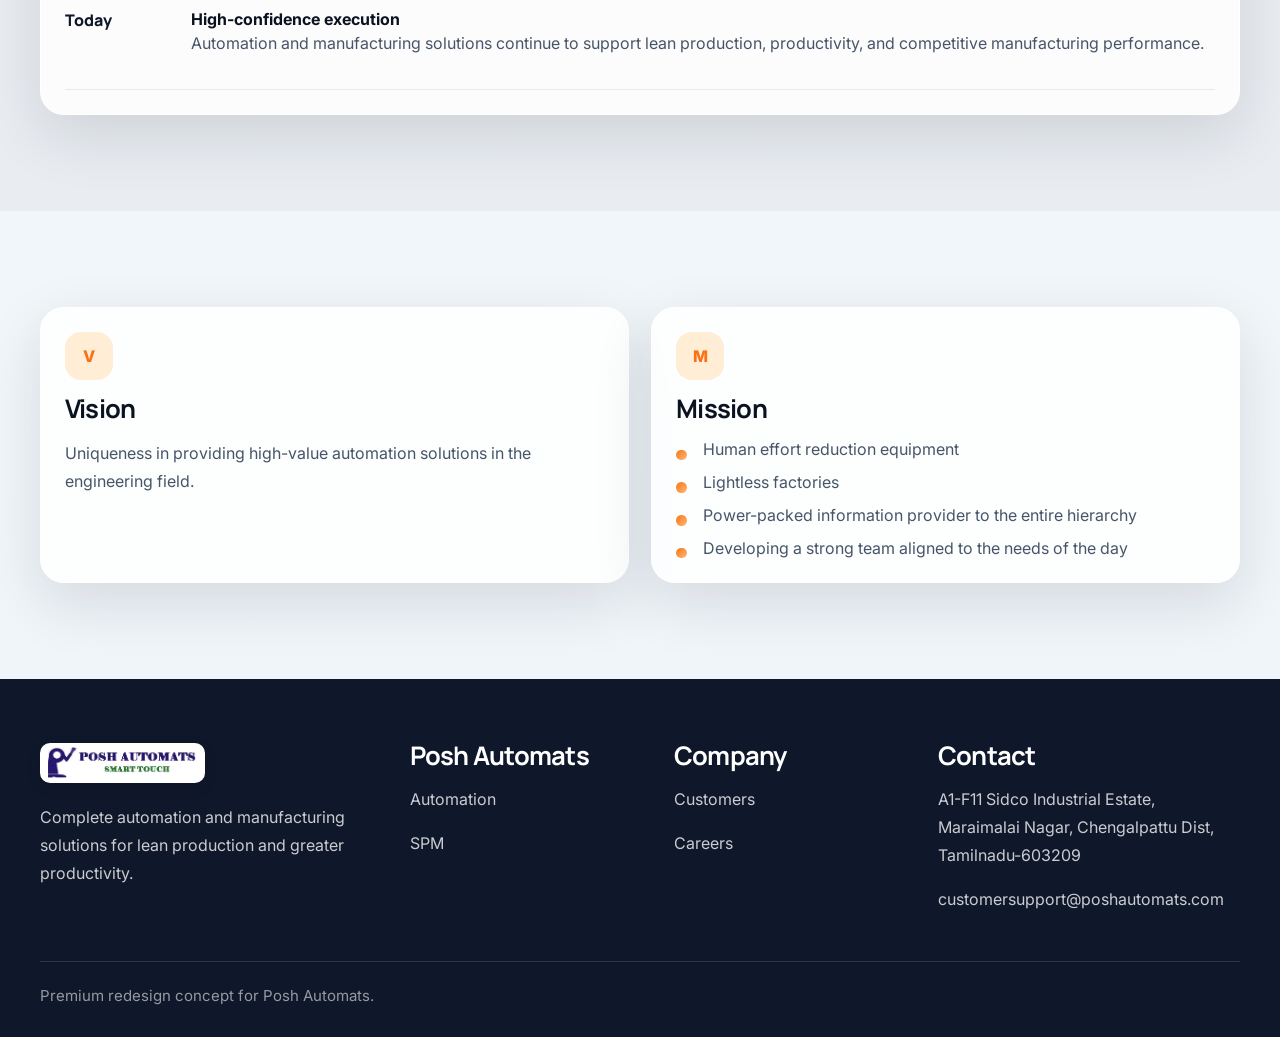
==== commit bb1d58c8: "Improve admin sync and SEO metadata" ====
--- a/2026-04-19-act-as-a-senior-ui-ux/about.html
+++ b/2026-04-19-act-as-a-senior-ui-ux/about.html
@@ -5,6 +5,12 @@
   <meta name="viewport" content="width=device-width, initial-scale=1.0">
   <title>About | Posh Automats</title>
   <meta name="description" content="Learn about Posh Automats, its manufacturing automation focus, and its commitment to quality, delivery, and human effort reduction.">
+  <meta name="robots" content="index, follow">
+  <meta property="og:type" content="website">
+  <meta property="og:title" content="About | Posh Automats">
+  <meta property="og:description" content="Learn about Posh Automats, its manufacturing automation focus, and its commitment to quality, delivery, and human effort reduction.">
+  <meta property="og:image" content="assets/logo-posh-automats.jpg">
+  <meta name="twitter:card" content="summary_large_image">
   <link rel="preconnect" href="https://fonts.googleapis.com">
   <link rel="preconnect" href="https://fonts.gstatic.com" crossorigin>
   <link href="https://fonts.googleapis.com/css2?family=Inter:wght@400;500;600;700;800&family=Manrope:wght@600;700;800&display=swap" rel="stylesheet">
@@ -133,7 +139,7 @@
         <p style="margin-top:1rem;">Complete automation and manufacturing solutions for lean production and greater productivity.</p>
       </div>
       <div>
-        <h3 style="color:#fff;">Solutions</h3>
+        <h3 style="color:#fff;" data-site-company-name>Posh Automats</h3>
         <p><a href="automation.html">Automation</a></p>
         <p><a href="spm.html">SPM</a></p>
       </div>
@@ -145,7 +151,7 @@
       <div>
         <h3 style="color:#fff;">Contact</h3>
         <p>A1-F11 Sidco Industrial Estate, Maraimalai Nagar, Chengalpattu Dist, Tamilnadu-603209</p>
-        <p>customersupport@poshautomats.com</p>
+        <p data-site-contact-email>customersupport@poshautomats.com</p>
       </div>
     </div>
     <div class="container footer-bottom">Premium redesign concept for Posh Automats.</div>
